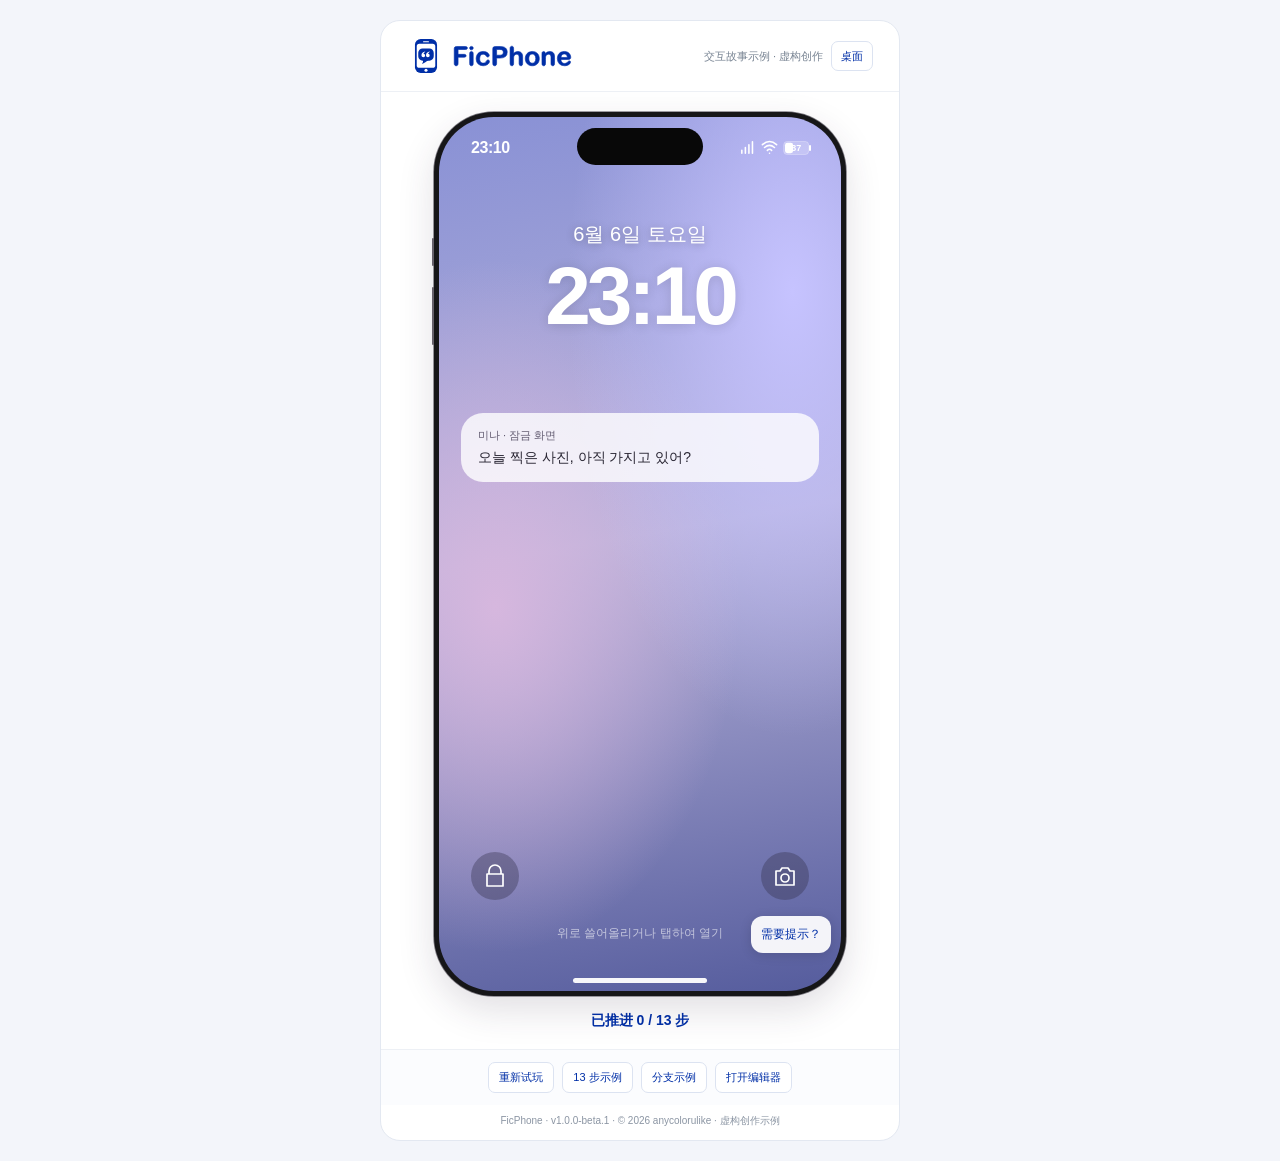
==== docs/demo.html @ 951f6aad "Publish FicPhone Beta 1.0" ====
<!doctype html>
<html lang="zh-CN"><head><meta charset="utf-8"><meta name="viewport" content="width=device-width,initial-scale=1"><title>FicPhone · 交互示例</title><link rel="icon" href="logo.svg" type="image/svg+xml">
<style>
*{box-sizing:border-box}body{margin:0;background:#f3f5fa;font:14px/1.5 -apple-system,BlinkMacSystemFont,"Segoe UI",sans-serif;color:#243045}main{width:520px;max-width:100%;margin:20px auto;background:#fff;border:1px solid #e3e8f1;border-radius:20px;overflow:hidden}header{display:flex;align-items:center;gap:8px;padding:16px 26px;border-bottom:1px solid #edf0f5}header .icon{height:38px;width:38px}header .word{height:22px;width:auto}header button{font:inherit;font-size:11px;border:1px solid #dce3f1;background:#fff;color:#002fa7;border-radius:7px;padding:6px 9px;cursor:pointer}header small{margin-left:auto;color:#788493;font-size:11px}#phone{width:412px;max-width:calc(100% - 32px);margin:20px auto 0}.status{padding:14px 26px 18px;text-align:center}.status strong{font-size:14px;color:#002fa7}.status p{margin:4px 0 0;font-size:12px;color:#627084}nav{display:flex;gap:8px;align-items:center;justify-content:center;padding:12px 16px;border-top:1px solid #edf0f5;background:#fbfcfe}nav button,nav a{font:inherit;font-size:11px;padding:6px 10px;color:#002fa7;background:#fff;border:1px solid #dce3f1;border-radius:7px;text-decoration:none;cursor:pointer}footer{font-size:10px;text-align:center;color:#8b95a3;padding:8px 12px 12px}button:focus-visible,a:focus-visible{outline:2px solid #002fa7;outline-offset:3px}@media(max-width:540px){main{margin:0 auto;border:0;border-radius:0}header{padding:12px 20px}}
</style><script src="icons.js" defer></script><script src="story.js" defer></script><script src="render.js" defer></script><script src="demo-story.js" defer></script><script src="demo-page.js" defer></script></head>
<body><main id="demo"><header><img class="icon" src="logo.svg" alt=""><img class="word" src="wordmark.svg" alt="FicPhone"><small>交互故事示例 · 虚构创作</small><button id="desktop">桌面</button></header><div id="phone"></div><div class="status" aria-live="polite"><strong id="progress">准备开始</strong></div><nav><button id="restart">重新试玩</button><button id="linear">13 步示例</button><button id="branch">分支示例</button><a href="./">打开编辑器</a></nav><footer>FicPhone · v1.0.0-beta.1 · © 2026 anycolorulike · 虚构创作示例</footer></main></body></html>
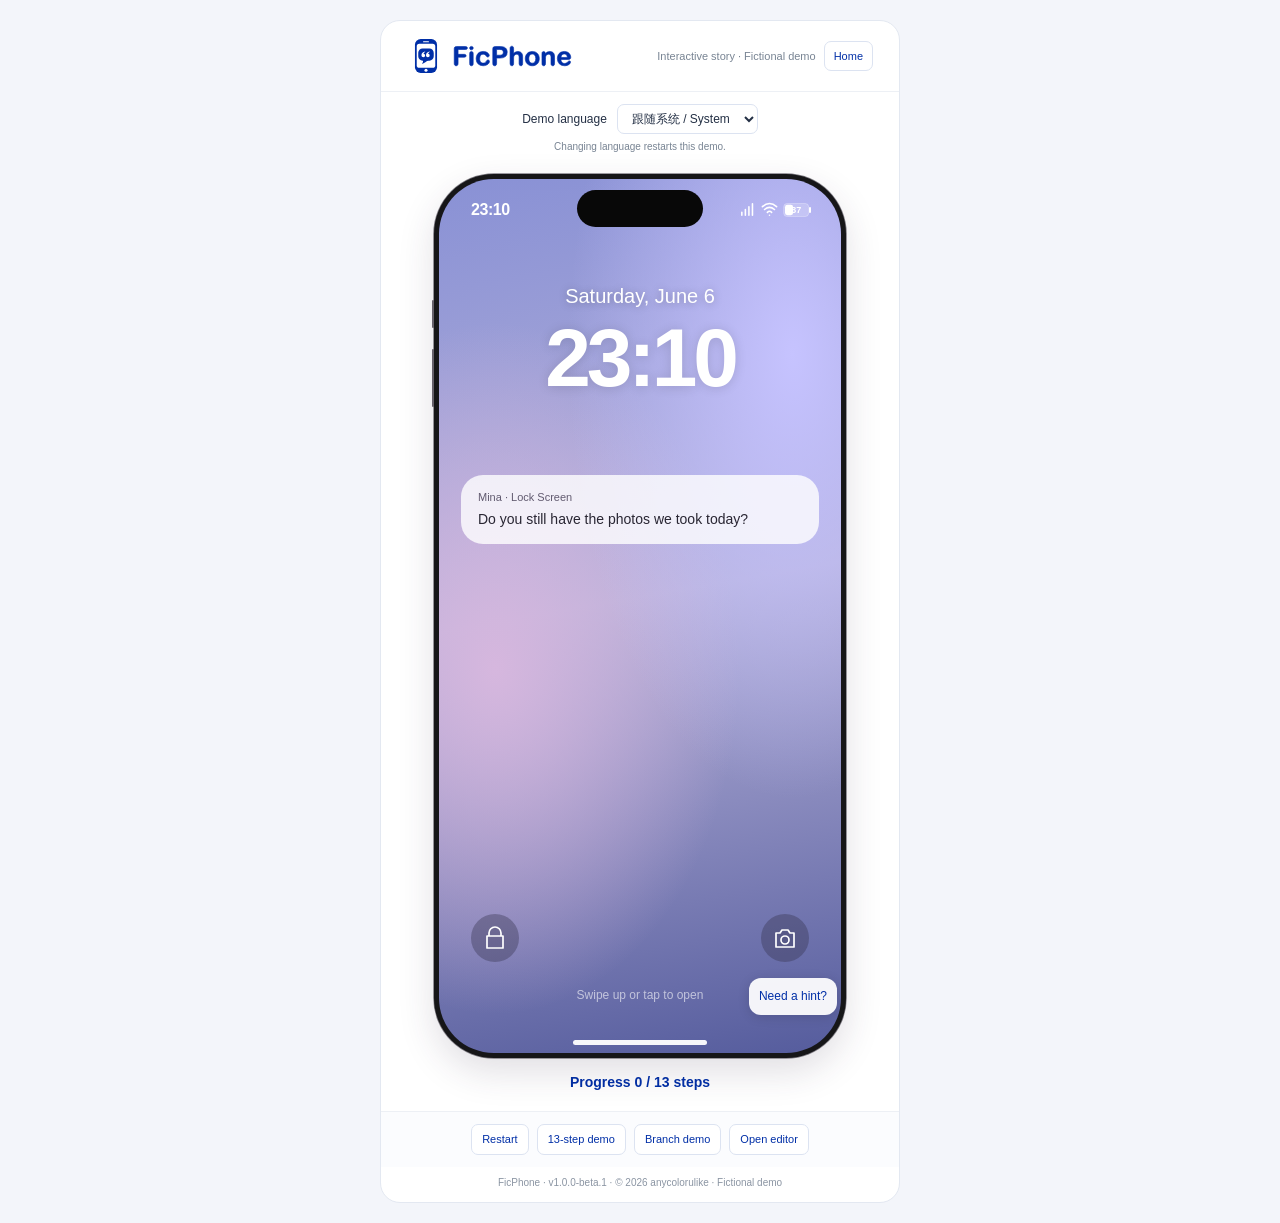
==== commit e8c8976a: "Add files via upload" ====
--- a/docs/demo.html
+++ b/docs/demo.html
@@ -2,5 +2,5 @@
 <html lang="zh-CN"><head><meta charset="utf-8"><meta name="viewport" content="width=device-width,initial-scale=1"><title>FicPhone · 交互示例</title><link rel="icon" href="logo.svg" type="image/svg+xml">
 <style>
 *{box-sizing:border-box}body{margin:0;background:#f3f5fa;font:14px/1.5 -apple-system,BlinkMacSystemFont,"Segoe UI",sans-serif;color:#243045}main{width:520px;max-width:100%;margin:20px auto;background:#fff;border:1px solid #e3e8f1;border-radius:20px;overflow:hidden}header{display:flex;align-items:center;gap:8px;padding:16px 26px;border-bottom:1px solid #edf0f5}header .icon{height:38px;width:38px}header .word{height:22px;width:auto}header button{font:inherit;font-size:11px;border:1px solid #dce3f1;background:#fff;color:#002fa7;border-radius:7px;padding:6px 9px;cursor:pointer}header small{margin-left:auto;color:#788493;font-size:11px}#phone{width:412px;max-width:calc(100% - 32px);margin:20px auto 0}.status{padding:14px 26px 18px;text-align:center}.status strong{font-size:14px;color:#002fa7}.status p{margin:4px 0 0;font-size:12px;color:#627084}nav{display:flex;gap:8px;align-items:center;justify-content:center;padding:12px 16px;border-top:1px solid #edf0f5;background:#fbfcfe}nav button,nav a{font:inherit;font-size:11px;padding:6px 10px;color:#002fa7;background:#fff;border:1px solid #dce3f1;border-radius:7px;text-decoration:none;cursor:pointer}footer{font-size:10px;text-align:center;color:#8b95a3;padding:8px 12px 12px}button:focus-visible,a:focus-visible{outline:2px solid #002fa7;outline-offset:3px}@media(max-width:540px){main{margin:0 auto;border:0;border-radius:0}header{padding:12px 20px}}
-</style><script src="icons.js" defer></script><script src="story.js" defer></script><script src="render.js" defer></script><script src="demo-story.js" defer></script><script src="demo-page.js" defer></script></head>
-<body><main id="demo"><header><img class="icon" src="logo.svg" alt=""><img class="word" src="wordmark.svg" alt="FicPhone"><small>交互故事示例 · 虚构创作</small><button id="desktop">桌面</button></header><div id="phone"></div><div class="status" aria-live="polite"><strong id="progress">准备开始</strong></div><nav><button id="restart">重新试玩</button><button id="linear">13 步示例</button><button id="branch">分支示例</button><a href="./">打开编辑器</a></nav><footer>FicPhone · v1.0.0-beta.1 · © 2026 anycolorulike · 虚构创作示例</footer></main></body></html>
+.demo-language-row{display:flex;align-items:center;justify-content:center;gap:10px;padding:12px 16px 0;font-size:12px}.demo-language-row select{font:inherit;padding:6px 10px;border:1px solid #dce3f1;border-radius:7px;background:#fff;color:#243045}.language-note{text-align:center;font-size:10px;color:#788493;margin:5px 0 0}</style><script src="icons.js" defer></script><script src="story.js" defer></script><script src="render.js?v=beta1-fix2" defer></script><script src="demo-story.js" defer></script><script src="demo-locales.js?v=beta1-fix2" defer></script><script src="demo-page.js?v=beta1-fix2" defer></script></head>
+<body><main id="demo"><header><img class="icon" src="logo.svg" alt=""><img class="word" src="wordmark.svg" alt="FicPhone"><small id="demo-description">交互故事示例 · 虚构创作</small><button id="desktop">桌面</button></header><div class="demo-language-row"><label for="demo-language" id="demo-language-label">示例语言</label><select id="demo-language"><option value="auto">跟随系统 / System</option><option value="zh">中文</option><option value="en">English</option><option value="ko">한국어</option><option value="ja">日本語</option></select></div><p id="language-note" class="language-note">切换语言会重新开始示例。</p><div id="phone"></div><div class="status" aria-live="polite"><strong id="progress">准备开始</strong></div><nav><button id="restart">重新试玩</button><button id="linear">13 步示例</button><button id="branch">分支示例</button><a href="./" id="open-editor">打开编辑器</a></nav><footer>FicPhone · v1.0.0-beta.1 · © 2026 anycolorulike · 虚构创作示例</footer></main></body></html>
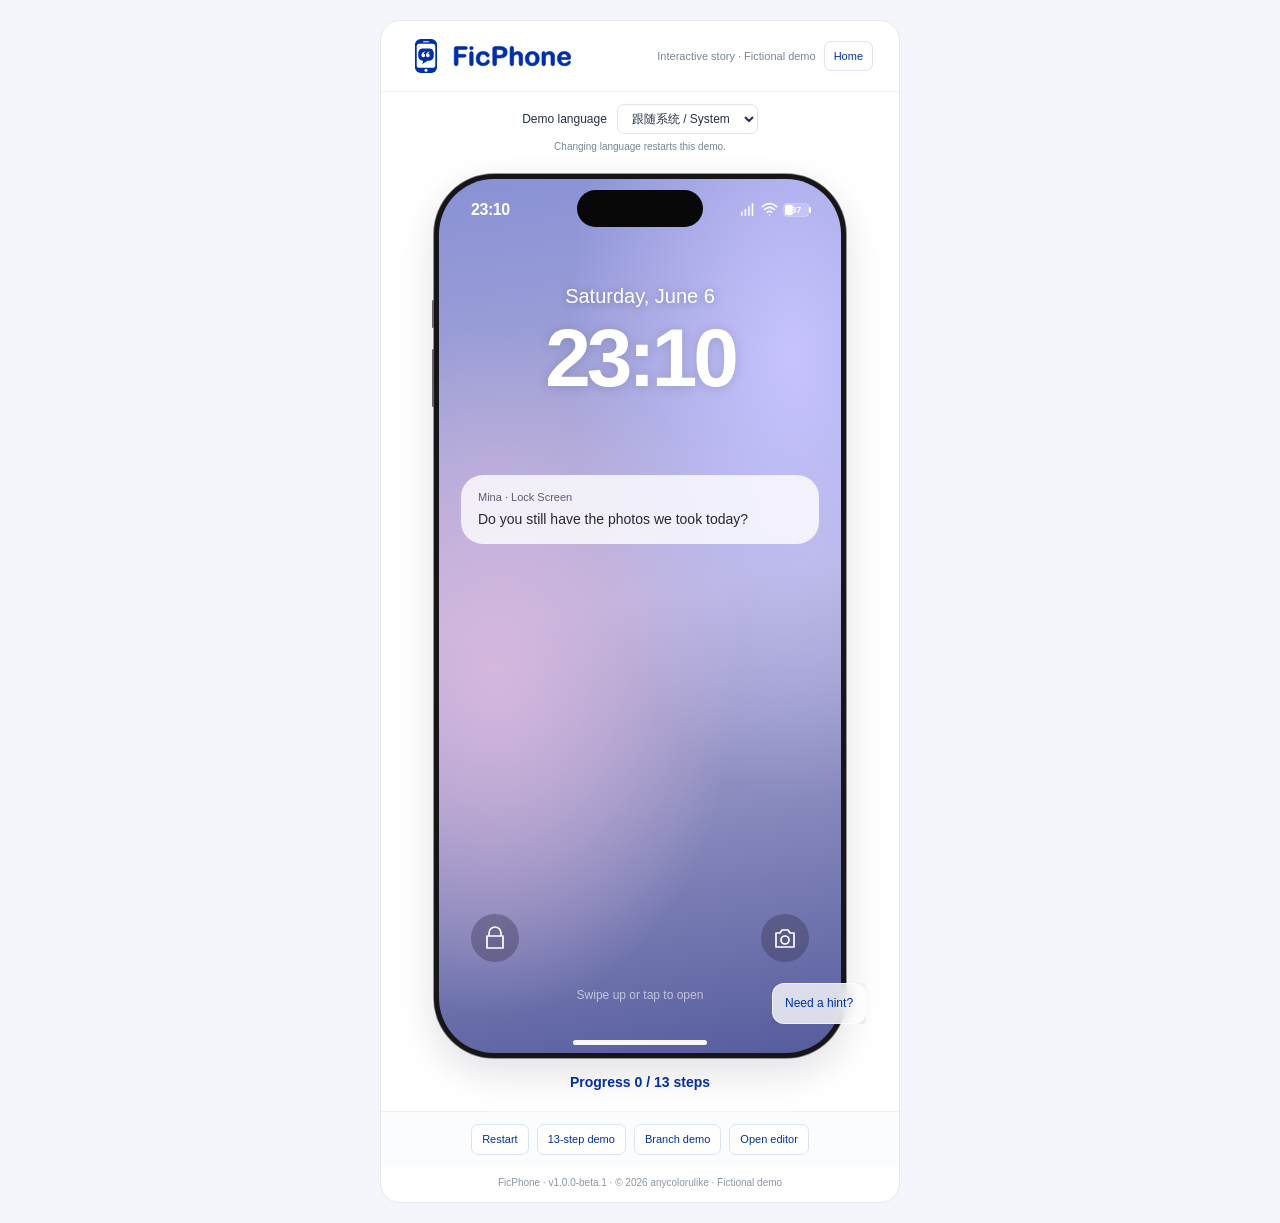
==== commit 9dbaafba: "Add files via upload" ====
--- a/docs/demo.html
+++ b/docs/demo.html
@@ -1,6 +1,6 @@
 <!doctype html>
 <html lang="zh-CN"><head><meta charset="utf-8"><meta name="viewport" content="width=device-width,initial-scale=1"><title>FicPhone · 交互示例</title><link rel="icon" href="logo.svg" type="image/svg+xml">
 <style>
-*{box-sizing:border-box}body{margin:0;background:#f3f5fa;font:14px/1.5 -apple-system,BlinkMacSystemFont,"Segoe UI",sans-serif;color:#243045}main{width:520px;max-width:100%;margin:20px auto;background:#fff;border:1px solid #e3e8f1;border-radius:20px;overflow:hidden}header{display:flex;align-items:center;gap:8px;padding:16px 26px;border-bottom:1px solid #edf0f5}header .icon{height:38px;width:38px}header .word{height:22px;width:auto}header button{font:inherit;font-size:11px;border:1px solid #dce3f1;background:#fff;color:#002fa7;border-radius:7px;padding:6px 9px;cursor:pointer}header small{margin-left:auto;color:#788493;font-size:11px}#phone{width:412px;max-width:calc(100% - 32px);margin:20px auto 0}.status{padding:14px 26px 18px;text-align:center}.status strong{font-size:14px;color:#002fa7}.status p{margin:4px 0 0;font-size:12px;color:#627084}nav{display:flex;gap:8px;align-items:center;justify-content:center;padding:12px 16px;border-top:1px solid #edf0f5;background:#fbfcfe}nav button,nav a{font:inherit;font-size:11px;padding:6px 10px;color:#002fa7;background:#fff;border:1px solid #dce3f1;border-radius:7px;text-decoration:none;cursor:pointer}footer{font-size:10px;text-align:center;color:#8b95a3;padding:8px 12px 12px}button:focus-visible,a:focus-visible{outline:2px solid #002fa7;outline-offset:3px}@media(max-width:540px){main{margin:0 auto;border:0;border-radius:0}header{padding:12px 20px}}
-.demo-language-row{display:flex;align-items:center;justify-content:center;gap:10px;padding:12px 16px 0;font-size:12px}.demo-language-row select{font:inherit;padding:6px 10px;border:1px solid #dce3f1;border-radius:7px;background:#fff;color:#243045}.language-note{text-align:center;font-size:10px;color:#788493;margin:5px 0 0}</style><script src="icons.js" defer></script><script src="story.js" defer></script><script src="render.js?v=beta1-fix2" defer></script><script src="demo-story.js" defer></script><script src="demo-locales.js?v=beta1-fix2" defer></script><script src="demo-page.js?v=beta1-fix2" defer></script></head>
+*{box-sizing:border-box}body{margin:0;background:#f3f5fa;font:14px/1.5 -apple-system,BlinkMacSystemFont,"Segoe UI",sans-serif;color:#243045}main{width:520px;max-width:100%;margin:20px auto;background:#fff;border:1px solid #e3e8f1;border-radius:20px;overflow:hidden}header{display:flex;align-items:center;gap:8px;padding:16px 26px;border-bottom:1px solid #edf0f5}header .icon{height:38px;width:38px}header .word{height:22px;width:auto}header button{font:inherit;font-size:11px;border:1px solid #dce3f1;background:#fff;color:#002fa7;border-radius:7px;padding:6px 9px;cursor:pointer}header small{margin-left:auto;color:#788493;font-size:11px}#phone{width:488px;max-width:calc(100% - 32px);margin:20px auto 0}.status{padding:14px 26px 18px;text-align:center}.status strong{font-size:14px;color:#002fa7}.status p{margin:4px 0 0;font-size:12px;color:#627084}nav{display:flex;gap:8px;align-items:center;justify-content:center;padding:12px 16px;border-top:1px solid #edf0f5;background:#fbfcfe}nav button,nav a{font:inherit;font-size:11px;padding:6px 10px;color:#002fa7;background:#fff;border:1px solid #dce3f1;border-radius:7px;text-decoration:none;cursor:pointer}footer{font-size:10px;text-align:center;color:#8b95a3;padding:8px 12px 12px}button:focus-visible,a:focus-visible{outline:2px solid #002fa7;outline-offset:3px}@media(max-width:540px){main{margin:0 auto;border:0;border-radius:0}header{padding:12px 20px}}
+.demo-language-row{display:flex;align-items:center;justify-content:center;gap:10px;padding:12px 16px 0;font-size:12px}.demo-language-row select{font:inherit;padding:6px 10px;border:1px solid #dce3f1;border-radius:7px;background:#fff;color:#243045}.language-note{text-align:center;font-size:10px;color:#788493;margin:5px 0 0}</style><script src="icons.js" defer></script><script src="story.js" defer></script><script src="render.js?v=beta1-fix3" defer></script><script src="demo-story.js" defer></script><script src="demo-locales.js?v=beta1-fix3" defer></script><script src="demo-page.js?v=beta1-fix3" defer></script></head>
 <body><main id="demo"><header><img class="icon" src="logo.svg" alt=""><img class="word" src="wordmark.svg" alt="FicPhone"><small id="demo-description">交互故事示例 · 虚构创作</small><button id="desktop">桌面</button></header><div class="demo-language-row"><label for="demo-language" id="demo-language-label">示例语言</label><select id="demo-language"><option value="auto">跟随系统 / System</option><option value="zh">中文</option><option value="en">English</option><option value="ko">한국어</option><option value="ja">日本語</option></select></div><p id="language-note" class="language-note">切换语言会重新开始示例。</p><div id="phone"></div><div class="status" aria-live="polite"><strong id="progress">准备开始</strong></div><nav><button id="restart">重新试玩</button><button id="linear">13 步示例</button><button id="branch">分支示例</button><a href="./" id="open-editor">打开编辑器</a></nav><footer>FicPhone · v1.0.0-beta.1 · © 2026 anycolorulike · 虚构创作示例</footer></main></body></html>
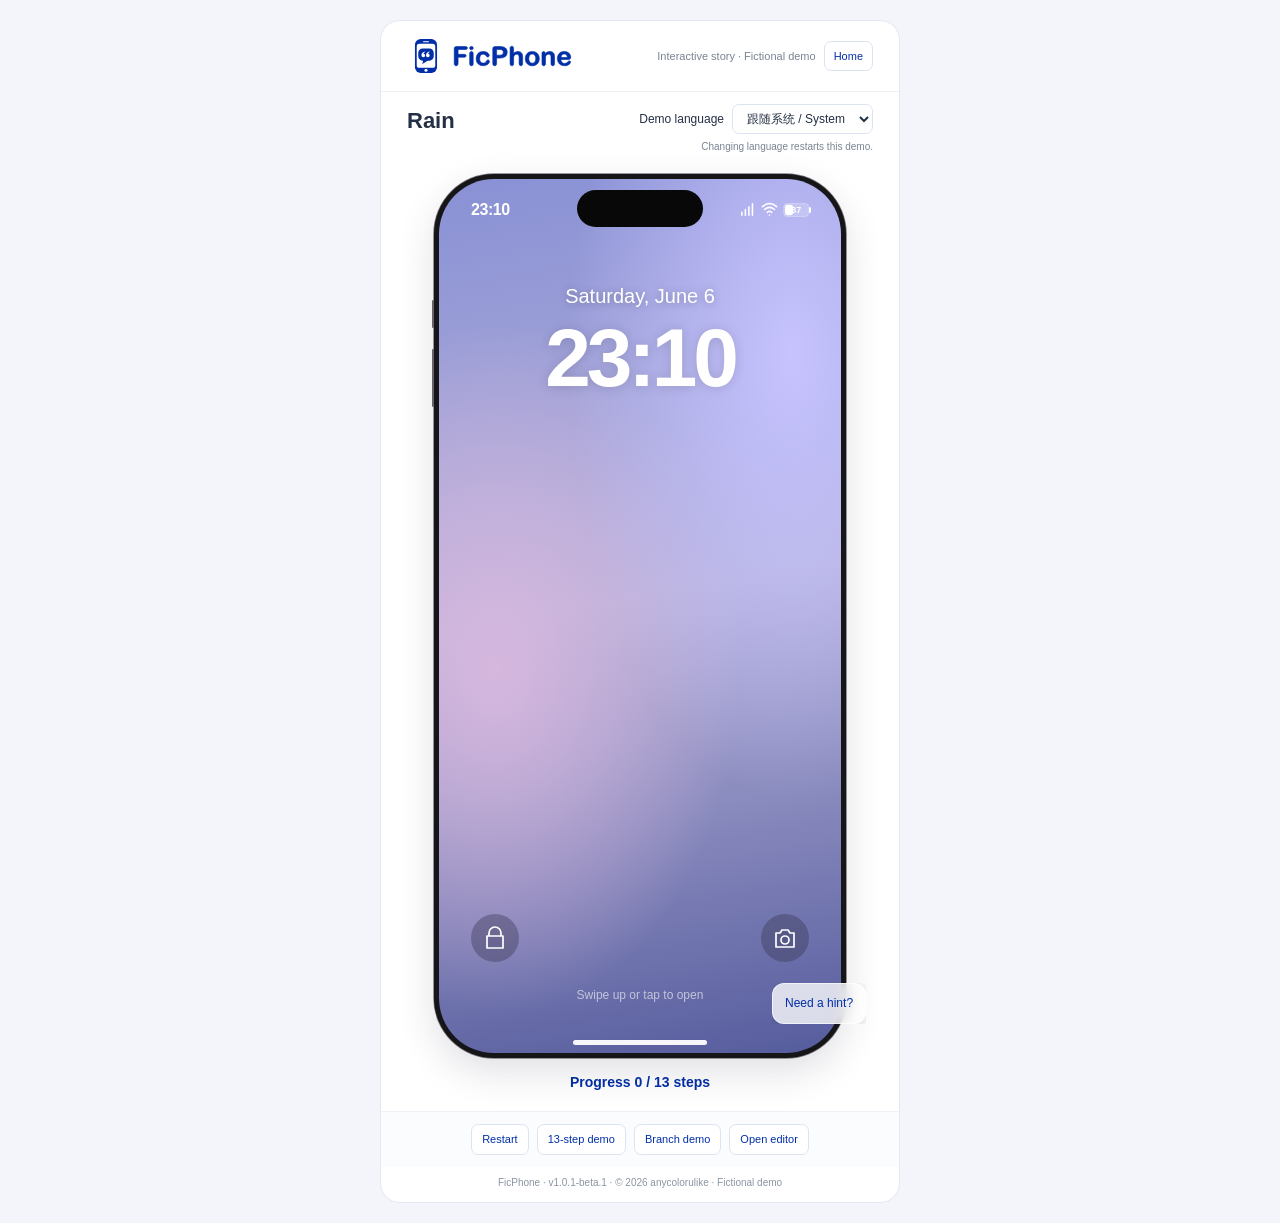
==== commit a279ac3e: "Update FicPhone to v1.0.1-beta.1" ====
--- a/docs/demo.html
+++ b/docs/demo.html
@@ -1,6 +1,6 @@
 <!doctype html>
-<html lang="zh-CN"><head><meta charset="utf-8"><meta name="viewport" content="width=device-width,initial-scale=1"><title>FicPhone · 交互示例</title><link rel="icon" href="logo.svg" type="image/svg+xml">
+<html lang="zh-CN"><head><meta charset="utf-8"><meta name="viewport" content="width=device-width,initial-scale=1"><title>雨 · FicPhone</title><link rel="icon" href="logo.svg" type="image/svg+xml">
 <style>
-*{box-sizing:border-box}body{margin:0;background:#f3f5fa;font:14px/1.5 -apple-system,BlinkMacSystemFont,"Segoe UI",sans-serif;color:#243045}main{width:520px;max-width:100%;margin:20px auto;background:#fff;border:1px solid #e3e8f1;border-radius:20px;overflow:hidden}header{display:flex;align-items:center;gap:8px;padding:16px 26px;border-bottom:1px solid #edf0f5}header .icon{height:38px;width:38px}header .word{height:22px;width:auto}header button{font:inherit;font-size:11px;border:1px solid #dce3f1;background:#fff;color:#002fa7;border-radius:7px;padding:6px 9px;cursor:pointer}header small{margin-left:auto;color:#788493;font-size:11px}#phone{width:488px;max-width:calc(100% - 32px);margin:20px auto 0}.status{padding:14px 26px 18px;text-align:center}.status strong{font-size:14px;color:#002fa7}.status p{margin:4px 0 0;font-size:12px;color:#627084}nav{display:flex;gap:8px;align-items:center;justify-content:center;padding:12px 16px;border-top:1px solid #edf0f5;background:#fbfcfe}nav button,nav a{font:inherit;font-size:11px;padding:6px 10px;color:#002fa7;background:#fff;border:1px solid #dce3f1;border-radius:7px;text-decoration:none;cursor:pointer}footer{font-size:10px;text-align:center;color:#8b95a3;padding:8px 12px 12px}button:focus-visible,a:focus-visible{outline:2px solid #002fa7;outline-offset:3px}@media(max-width:540px){main{margin:0 auto;border:0;border-radius:0}header{padding:12px 20px}}
-.demo-language-row{display:flex;align-items:center;justify-content:center;gap:10px;padding:12px 16px 0;font-size:12px}.demo-language-row select{font:inherit;padding:6px 10px;border:1px solid #dce3f1;border-radius:7px;background:#fff;color:#243045}.language-note{text-align:center;font-size:10px;color:#788493;margin:5px 0 0}</style><script src="icons.js" defer></script><script src="story.js" defer></script><script src="render.js?v=beta1-fix3" defer></script><script src="demo-story.js" defer></script><script src="demo-locales.js?v=beta1-fix3" defer></script><script src="demo-page.js?v=beta1-fix3" defer></script></head>
-<body><main id="demo"><header><img class="icon" src="logo.svg" alt=""><img class="word" src="wordmark.svg" alt="FicPhone"><small id="demo-description">交互故事示例 · 虚构创作</small><button id="desktop">桌面</button></header><div class="demo-language-row"><label for="demo-language" id="demo-language-label">示例语言</label><select id="demo-language"><option value="auto">跟随系统 / System</option><option value="zh">中文</option><option value="en">English</option><option value="ko">한국어</option><option value="ja">日本語</option></select></div><p id="language-note" class="language-note">切换语言会重新开始示例。</p><div id="phone"></div><div class="status" aria-live="polite"><strong id="progress">准备开始</strong></div><nav><button id="restart">重新试玩</button><button id="linear">13 步示例</button><button id="branch">分支示例</button><a href="./" id="open-editor">打开编辑器</a></nav><footer>FicPhone · v1.0.0-beta.1 · © 2026 anycolorulike · 虚构创作示例</footer></main></body></html>
+*{box-sizing:border-box}body{margin:0;background:#f3f5fa;font:14px/1.5 -apple-system,BlinkMacSystemFont,"Segoe UI",sans-serif;color:#243045}main{width:520px;max-width:100%;margin:20px auto;background:#fff;border:1px solid #e3e8f1;border-radius:20px;overflow:hidden}header{display:flex;align-items:center;gap:8px;padding:16px 26px;border-bottom:1px solid #edf0f5}.demo-brand{display:inline-flex;align-items:center;gap:8px}header .icon{height:38px;width:38px}header .word{height:22px;width:auto}header button{font:inherit;font-size:11px;border:1px solid #dce3f1;background:#fff;color:#002fa7;border-radius:7px;padding:6px 9px;cursor:pointer}header small{margin-left:auto;color:#788493;font-size:11px}#phone{width:488px;max-width:calc(100% - 32px);margin:20px auto 0}.status{padding:14px 26px 18px;text-align:center}.status strong{font-size:14px;color:#002fa7}.status p{margin:4px 0 0;font-size:12px;color:#627084}nav{display:flex;gap:8px;align-items:center;justify-content:center;padding:12px 16px;border-top:1px solid #edf0f5;background:#fbfcfe}nav button,nav a{font:inherit;font-size:11px;padding:6px 10px;color:#002fa7;background:#fff;border:1px solid #dce3f1;border-radius:7px;text-decoration:none;cursor:pointer}footer{font-size:10px;text-align:center;color:#8b95a3;padding:8px 12px 12px}button:focus-visible,a:focus-visible{outline:2px solid #002fa7;outline-offset:3px}@media(max-width:540px){main{margin:0 auto;border:0;border-radius:0}header{padding:12px 20px}}
+.demo-language-row{display:flex;align-items:flex-start;justify-content:space-between;gap:12px;padding:12px 26px 0}.demo-language-row h1{margin:0;font-size:22px;overflow-wrap:anywhere}.demo-language-control{text-align:right;flex-shrink:0;font-size:12px}.demo-language-control label{margin-right:8px}.demo-language-row select{font:inherit;padding:6px 10px;border:1px solid #dce3f1;border-radius:7px;background:#fff;color:#243045}.language-note{font-size:10px;color:#788493;margin:5px 0 0}@media(max-width:540px){.demo-language-row{padding-inline:20px}}@media(max-width:370px){.demo-language-control label{display:block;margin:0 0 4px}}</style><script src="analytics.js?v=v1.0.1-beta.1" defer></script><script src="icons.js?v=v1.0.1-beta.1-drafts" defer></script><script src="story.js?v=v1.0.1-beta.1" defer></script><script src="render.js?v=v1.0.1-beta.1-type-layout2" defer></script><script src="demo-story.js" defer></script><script src="demo-locales.js?v=v1.0.1-beta.1-drafts" defer></script><script src="demo-page.js?v=v1.0.1-beta.1-drafts" defer></script></head>
+<body><main id="demo"><header><a class="demo-brand" href="./" aria-label="FicPhone"><img class="icon" src="logo.svg" alt=""><img class="word" src="wordmark.svg" alt="FicPhone"></a><small id="demo-description">交互故事示例 · 虚构创作</small><button id="desktop">桌面</button></header><div class="demo-language-row"><h1 id="demo-story-title">雨</h1><div class="demo-language-control"><label for="demo-language" id="demo-language-label">示例语言</label><select id="demo-language"><option value="auto">跟随系统 / System</option><option value="zh">中文</option><option value="en">English</option><option value="ko">한국어</option><option value="ja">日本語</option></select><p id="language-note" class="language-note">切换语言会重新开始示例。</p></div></div><div id="phone"></div><div class="status" aria-live="polite"><strong id="progress">准备开始</strong></div><nav><button id="restart">重新试玩</button><button id="linear">13 步示例</button><button id="branch">分支示例</button><a href="studio.html" id="open-editor">打开编辑器</a></nav><footer>FicPhone · v1.0.1-beta.1 · © 2026 anycolorulike · 虚构创作示例</footer></main></body></html>
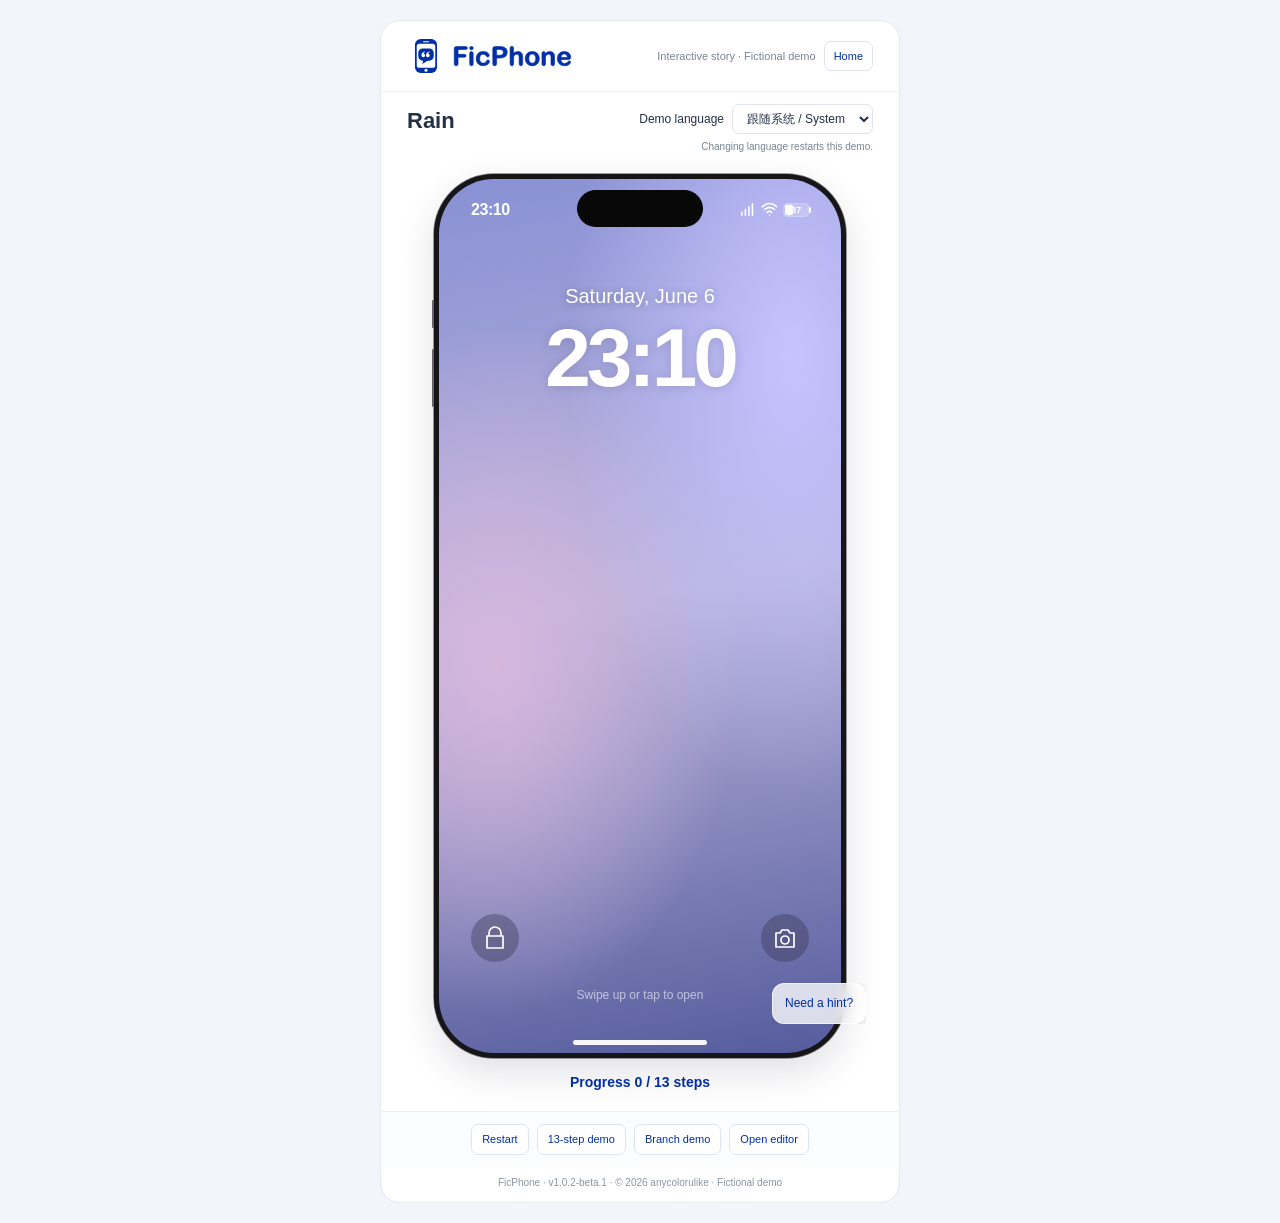
==== commit 5da16d2c: "Update FicPhone to v1.0.2-beta.1" ====
--- a/docs/demo.html
+++ b/docs/demo.html
@@ -2,5 +2,5 @@
 <html lang="zh-CN"><head><meta charset="utf-8"><meta name="viewport" content="width=device-width,initial-scale=1"><title>雨 · FicPhone</title><link rel="icon" href="logo.svg" type="image/svg+xml">
 <style>
 *{box-sizing:border-box}body{margin:0;background:#f3f5fa;font:14px/1.5 -apple-system,BlinkMacSystemFont,"Segoe UI",sans-serif;color:#243045}main{width:520px;max-width:100%;margin:20px auto;background:#fff;border:1px solid #e3e8f1;border-radius:20px;overflow:hidden}header{display:flex;align-items:center;gap:8px;padding:16px 26px;border-bottom:1px solid #edf0f5}.demo-brand{display:inline-flex;align-items:center;gap:8px}header .icon{height:38px;width:38px}header .word{height:22px;width:auto}header button{font:inherit;font-size:11px;border:1px solid #dce3f1;background:#fff;color:#002fa7;border-radius:7px;padding:6px 9px;cursor:pointer}header small{margin-left:auto;color:#788493;font-size:11px}#phone{width:488px;max-width:calc(100% - 32px);margin:20px auto 0}.status{padding:14px 26px 18px;text-align:center}.status strong{font-size:14px;color:#002fa7}.status p{margin:4px 0 0;font-size:12px;color:#627084}nav{display:flex;gap:8px;align-items:center;justify-content:center;padding:12px 16px;border-top:1px solid #edf0f5;background:#fbfcfe}nav button,nav a{font:inherit;font-size:11px;padding:6px 10px;color:#002fa7;background:#fff;border:1px solid #dce3f1;border-radius:7px;text-decoration:none;cursor:pointer}footer{font-size:10px;text-align:center;color:#8b95a3;padding:8px 12px 12px}button:focus-visible,a:focus-visible{outline:2px solid #002fa7;outline-offset:3px}@media(max-width:540px){main{margin:0 auto;border:0;border-radius:0}header{padding:12px 20px}}
-.demo-language-row{display:flex;align-items:flex-start;justify-content:space-between;gap:12px;padding:12px 26px 0}.demo-language-row h1{margin:0;font-size:22px;overflow-wrap:anywhere}.demo-language-control{text-align:right;flex-shrink:0;font-size:12px}.demo-language-control label{margin-right:8px}.demo-language-row select{font:inherit;padding:6px 10px;border:1px solid #dce3f1;border-radius:7px;background:#fff;color:#243045}.language-note{font-size:10px;color:#788493;margin:5px 0 0}@media(max-width:540px){.demo-language-row{padding-inline:20px}}@media(max-width:370px){.demo-language-control label{display:block;margin:0 0 4px}}</style><script src="analytics.js?v=v1.0.1-beta.1" defer></script><script src="icons.js?v=v1.0.1-beta.1-drafts" defer></script><script src="story.js?v=v1.0.1-beta.1" defer></script><script src="render.js?v=v1.0.1-beta.1-type-layout2" defer></script><script src="demo-story.js" defer></script><script src="demo-locales.js?v=v1.0.1-beta.1-drafts" defer></script><script src="demo-page.js?v=v1.0.1-beta.1-drafts" defer></script></head>
-<body><main id="demo"><header><a class="demo-brand" href="./" aria-label="FicPhone"><img class="icon" src="logo.svg" alt=""><img class="word" src="wordmark.svg" alt="FicPhone"></a><small id="demo-description">交互故事示例 · 虚构创作</small><button id="desktop">桌面</button></header><div class="demo-language-row"><h1 id="demo-story-title">雨</h1><div class="demo-language-control"><label for="demo-language" id="demo-language-label">示例语言</label><select id="demo-language"><option value="auto">跟随系统 / System</option><option value="zh">中文</option><option value="en">English</option><option value="ko">한국어</option><option value="ja">日本語</option></select><p id="language-note" class="language-note">切换语言会重新开始示例。</p></div></div><div id="phone"></div><div class="status" aria-live="polite"><strong id="progress">准备开始</strong></div><nav><button id="restart">重新试玩</button><button id="linear">13 步示例</button><button id="branch">分支示例</button><a href="studio.html" id="open-editor">打开编辑器</a></nav><footer>FicPhone · v1.0.1-beta.1 · © 2026 anycolorulike · 虚构创作示例</footer></main></body></html>
+.demo-language-row{display:flex;align-items:flex-start;justify-content:space-between;gap:12px;padding:12px 26px 0}.demo-language-row h1{margin:0;font-size:22px;overflow-wrap:anywhere}.demo-language-control{text-align:right;flex-shrink:0;font-size:12px}.demo-language-control label{margin-right:8px}.demo-language-row select{font:inherit;padding:6px 10px;border:1px solid #dce3f1;border-radius:7px;background:#fff;color:#243045}.language-note{font-size:10px;color:#788493;margin:5px 0 0}@media(max-width:540px){.demo-language-row{padding-inline:20px}}@media(max-width:370px){.demo-language-control label{display:block;margin:0 0 4px}}</style><script src="analytics.js?v=v1.0.1-beta.1" defer></script><script src="icons.js?v=v1.0.1-beta.1-drafts" defer></script><script src="story.js?v=v1.0.1-beta.1-story99" defer></script><script src="render.js?v=v1.0.1-beta.1-story99" defer></script><script src="demo-story.js" defer></script><script src="demo-locales.js?v=v1.0.1-beta.1-drafts" defer></script><script src="demo-page.js?v=v1.0.2-beta.1" defer></script></head>
+<body><main id="demo"><header><a class="demo-brand" href="./" aria-label="FicPhone"><img class="icon" src="logo.svg" alt=""><img class="word" src="wordmark.svg" alt="FicPhone"></a><small id="demo-description">交互故事示例 · 虚构创作</small><button id="desktop">桌面</button></header><div class="demo-language-row"><h1 id="demo-story-title">雨</h1><div class="demo-language-control"><label for="demo-language" id="demo-language-label">示例语言</label><select id="demo-language"><option value="auto">跟随系统 / System</option><option value="zh">中文</option><option value="en">English</option><option value="ko">한국어</option><option value="ja">日本語</option></select><p id="language-note" class="language-note">切换语言会重新开始示例。</p></div></div><div id="phone"></div><div class="status" aria-live="polite"><strong id="progress">准备开始</strong></div><nav><button id="restart">重新试玩</button><button id="linear">13 步示例</button><button id="branch">分支示例</button><a href="studio.html" id="open-editor">打开编辑器</a></nav><footer>FicPhone · v1.0.2-beta.1 · © 2026 anycolorulike · 虚构创作示例</footer></main></body></html>
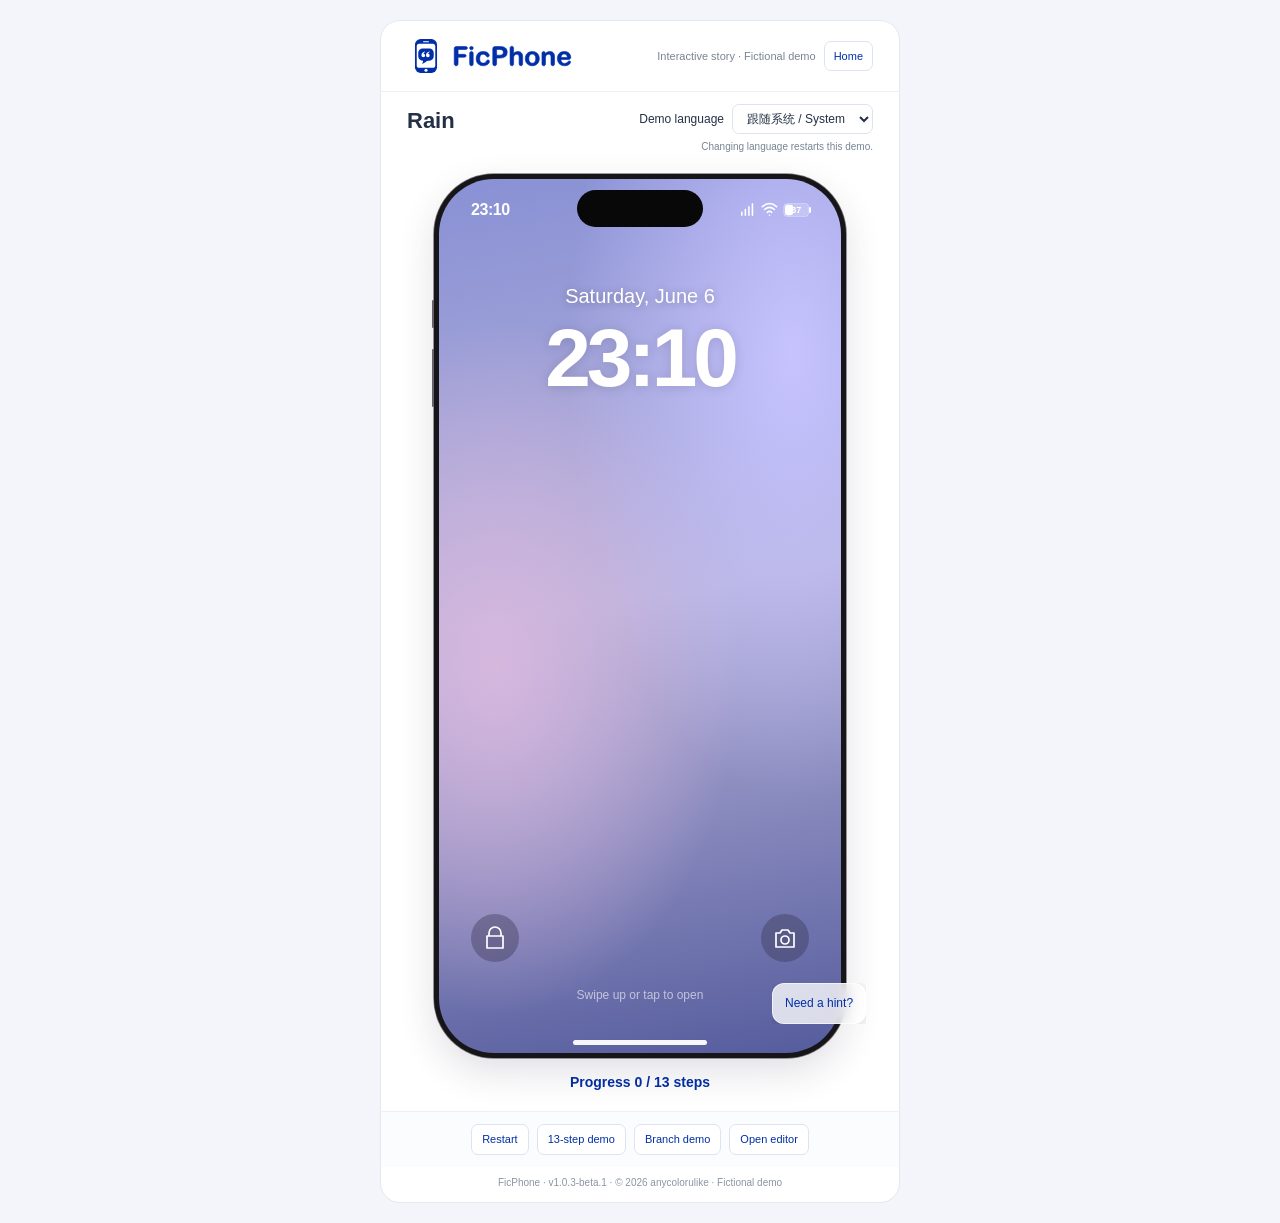
==== commit 0c6263a3: "Update FicPhone to v1.0.3-beta.1" ====
--- a/docs/demo.html
+++ b/docs/demo.html
@@ -2,5 +2,5 @@
 <html lang="zh-CN"><head><meta charset="utf-8"><meta name="viewport" content="width=device-width,initial-scale=1"><title>雨 · FicPhone</title><link rel="icon" href="logo.svg" type="image/svg+xml">
 <style>
 *{box-sizing:border-box}body{margin:0;background:#f3f5fa;font:14px/1.5 -apple-system,BlinkMacSystemFont,"Segoe UI",sans-serif;color:#243045}main{width:520px;max-width:100%;margin:20px auto;background:#fff;border:1px solid #e3e8f1;border-radius:20px;overflow:hidden}header{display:flex;align-items:center;gap:8px;padding:16px 26px;border-bottom:1px solid #edf0f5}.demo-brand{display:inline-flex;align-items:center;gap:8px}header .icon{height:38px;width:38px}header .word{height:22px;width:auto}header button{font:inherit;font-size:11px;border:1px solid #dce3f1;background:#fff;color:#002fa7;border-radius:7px;padding:6px 9px;cursor:pointer}header small{margin-left:auto;color:#788493;font-size:11px}#phone{width:488px;max-width:calc(100% - 32px);margin:20px auto 0}.status{padding:14px 26px 18px;text-align:center}.status strong{font-size:14px;color:#002fa7}.status p{margin:4px 0 0;font-size:12px;color:#627084}nav{display:flex;gap:8px;align-items:center;justify-content:center;padding:12px 16px;border-top:1px solid #edf0f5;background:#fbfcfe}nav button,nav a{font:inherit;font-size:11px;padding:6px 10px;color:#002fa7;background:#fff;border:1px solid #dce3f1;border-radius:7px;text-decoration:none;cursor:pointer}footer{font-size:10px;text-align:center;color:#8b95a3;padding:8px 12px 12px}button:focus-visible,a:focus-visible{outline:2px solid #002fa7;outline-offset:3px}@media(max-width:540px){main{margin:0 auto;border:0;border-radius:0}header{padding:12px 20px}}
-.demo-language-row{display:flex;align-items:flex-start;justify-content:space-between;gap:12px;padding:12px 26px 0}.demo-language-row h1{margin:0;font-size:22px;overflow-wrap:anywhere}.demo-language-control{text-align:right;flex-shrink:0;font-size:12px}.demo-language-control label{margin-right:8px}.demo-language-row select{font:inherit;padding:6px 10px;border:1px solid #dce3f1;border-radius:7px;background:#fff;color:#243045}.language-note{font-size:10px;color:#788493;margin:5px 0 0}@media(max-width:540px){.demo-language-row{padding-inline:20px}}@media(max-width:370px){.demo-language-control label{display:block;margin:0 0 4px}}</style><script src="analytics.js?v=v1.0.1-beta.1" defer></script><script src="icons.js?v=v1.0.1-beta.1-drafts" defer></script><script src="story.js?v=v1.0.1-beta.1-story99" defer></script><script src="render.js?v=v1.0.1-beta.1-story99" defer></script><script src="demo-story.js" defer></script><script src="demo-locales.js?v=v1.0.1-beta.1-drafts" defer></script><script src="demo-page.js?v=v1.0.2-beta.1" defer></script></head>
-<body><main id="demo"><header><a class="demo-brand" href="./" aria-label="FicPhone"><img class="icon" src="logo.svg" alt=""><img class="word" src="wordmark.svg" alt="FicPhone"></a><small id="demo-description">交互故事示例 · 虚构创作</small><button id="desktop">桌面</button></header><div class="demo-language-row"><h1 id="demo-story-title">雨</h1><div class="demo-language-control"><label for="demo-language" id="demo-language-label">示例语言</label><select id="demo-language"><option value="auto">跟随系统 / System</option><option value="zh">中文</option><option value="en">English</option><option value="ko">한국어</option><option value="ja">日本語</option></select><p id="language-note" class="language-note">切换语言会重新开始示例。</p></div></div><div id="phone"></div><div class="status" aria-live="polite"><strong id="progress">准备开始</strong></div><nav><button id="restart">重新试玩</button><button id="linear">13 步示例</button><button id="branch">分支示例</button><a href="studio.html" id="open-editor">打开编辑器</a></nav><footer>FicPhone · v1.0.2-beta.1 · © 2026 anycolorulike · 虚构创作示例</footer></main></body></html>
+.demo-language-row{display:flex;align-items:flex-start;justify-content:space-between;gap:12px;padding:12px 26px 0}.demo-language-row h1{margin:0;font-size:22px;overflow-wrap:anywhere}.demo-language-control{text-align:right;flex-shrink:0;font-size:12px}.demo-language-control label{margin-right:8px}.demo-language-row select{font:inherit;padding:6px 10px;border:1px solid #dce3f1;border-radius:7px;background:#fff;color:#243045}.language-note{font-size:10px;color:#788493;margin:5px 0 0}@media(max-width:540px){.demo-language-row{padding-inline:20px}}@media(max-width:370px){.demo-language-control label{display:block;margin:0 0 4px}}</style><script src="analytics.js?v=v1.0.1-beta.1" defer></script><script src="icons.js?v=v1.0.1-beta.1-drafts" defer></script><script src="story.js?v=v1.0.1-beta.1-story99" defer></script><script src="render.js?v=v1.0.3-beta.1" defer></script><script src="demo-story.js" defer></script><script src="demo-locales.js?v=v1.0.1-beta.1-drafts" defer></script><script src="demo-page.js?v=v1.0.3-beta.1" defer></script></head>
+<body><main id="demo"><header><a class="demo-brand" href="./" aria-label="FicPhone"><img class="icon" src="logo.svg" alt=""><img class="word" src="wordmark.svg" alt="FicPhone"></a><small id="demo-description">交互故事示例 · 虚构创作</small><button id="desktop">桌面</button></header><div class="demo-language-row"><h1 id="demo-story-title">雨</h1><div class="demo-language-control"><label for="demo-language" id="demo-language-label">示例语言</label><select id="demo-language"><option value="auto">跟随系统 / System</option><option value="zh">中文</option><option value="en">English</option><option value="ko">한국어</option><option value="ja">日本語</option></select><p id="language-note" class="language-note">切换语言会重新开始示例。</p></div></div><div id="phone"></div><div class="status" aria-live="polite"><strong id="progress">准备开始</strong></div><nav><button id="restart">重新试玩</button><button id="linear">13 步示例</button><button id="branch">分支示例</button><a href="studio.html" id="open-editor">打开编辑器</a></nav><footer>FicPhone · v1.0.3-beta.1 · © 2026 anycolorulike · 虚构创作示例</footer></main></body></html>
